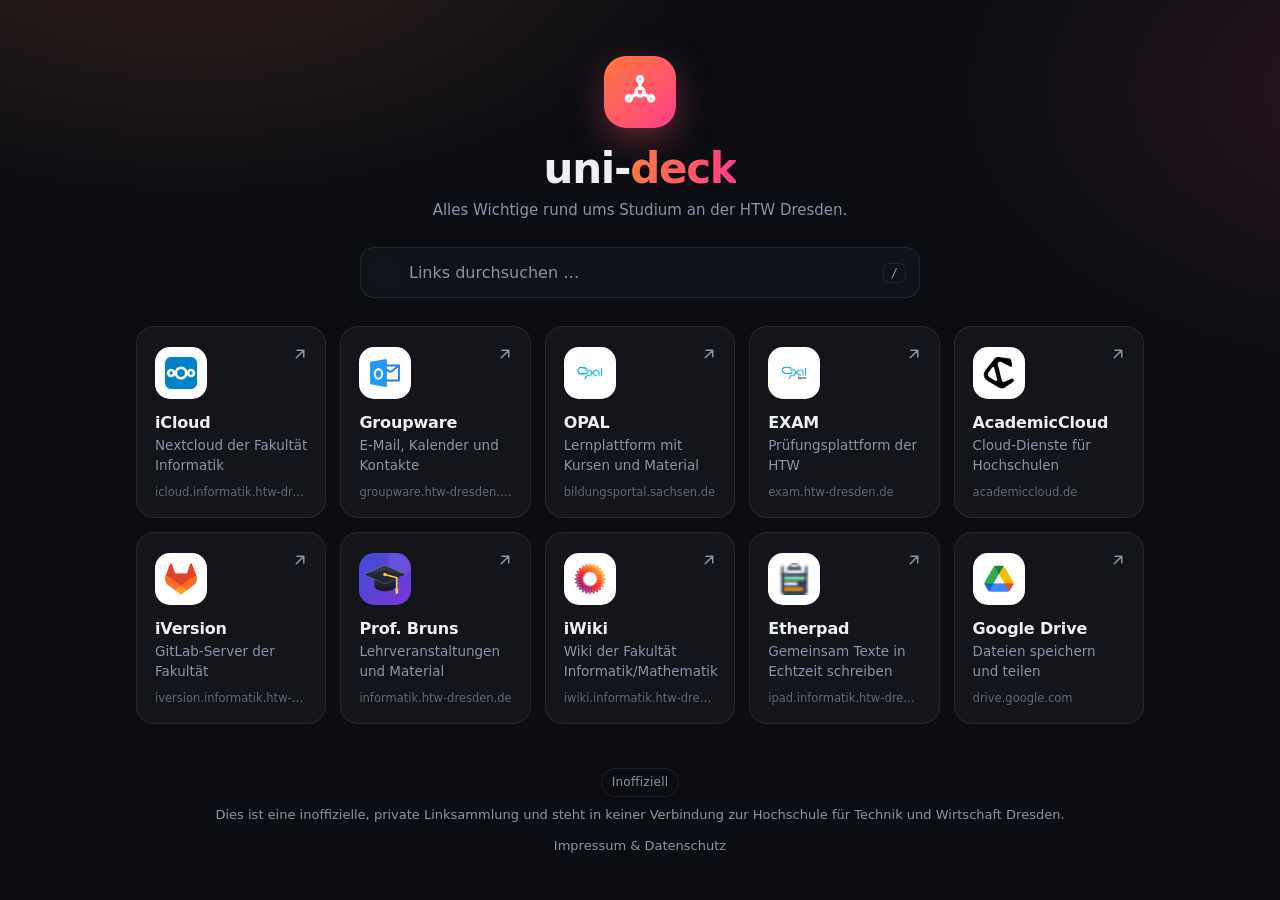
==== index.html @ f57d0152 "initial commit" ====
<!doctype html>
<html lang="de">
<head>
<meta charset="utf-8">
<meta name="viewport" content="width=device-width, initial-scale=1">
<title>uni-deck</title>
<meta name="description" content="Die wichtigsten Links rund ums Studium an der HTW Dresden – inoffiziell.">
<style>
  :root {
    --bg: #0b0d12;
    --card: rgba(255,255,255,0.035);
    --card-hover: rgba(255,255,255,0.07);
    --border: rgba(255,255,255,0.08);
    --border-hover: rgba(255,255,255,0.18);
    --text: #eef0f5;
    --muted: #8b92a5;
    --accent: #ff7a3d;
    --accent-2: #ff3d8b;
    --radius: 18px;
  }
  * { box-sizing: border-box; }
  html, body { margin: 0; }
  body {
    min-height: 100vh;
    background:
      radial-gradient(900px 500px at 15% -10%, rgba(255,122,61,0.16), transparent 60%),
      radial-gradient(800px 500px at 110% 10%, rgba(255,61,139,0.12), transparent 60%),
      var(--bg);
    color: var(--text);
    font-family: ui-sans-serif, system-ui, -apple-system, "Segoe UI", Roboto, "Helvetica Neue", Arial, sans-serif;
    -webkit-font-smoothing: antialiased;
  }
  .wrap { max-width: 1040px; margin: 0 auto; padding: 56px 16px 40px; }

  header { text-align: center; margin-bottom: 28px; }
  .logo {
    width: 72px; height: 72px; margin: 0 auto 16px; border-radius: 22px;
    display: grid; place-items: center;
    background: linear-gradient(135deg, var(--accent), var(--accent-2));
    box-shadow: 0 12px 40px -8px rgba(255,90,100,0.55);
  }
  .logo svg { width: 38px; height: 38px; }
  h1 { margin: 0; font-size: clamp(30px, 6vw, 42px); letter-spacing: -0.03em; font-weight: 800; }
  h1 span {
    background: linear-gradient(90deg, var(--accent), var(--accent-2));
    -webkit-background-clip: text; background-clip: text; color: transparent;
  }
  .tagline { margin: 8px 0 0; color: var(--muted); font-size: 15px; }

  .search { position: sticky; top: 12px; z-index: 5; max-width: 560px; margin: 0 auto 28px; }
  .search input {
    width: 100%; padding: 15px 52px 15px 48px; font: inherit; font-size: 16px;
    color: var(--text); background: rgba(17,20,27,0.85);
    backdrop-filter: blur(14px); -webkit-backdrop-filter: blur(14px);
    border: 1px solid var(--border); border-radius: 14px; outline: none;
    transition: border-color .2s, box-shadow .2s;
  }
  .search input::placeholder { color: var(--muted); }
  .search input:focus { border-color: rgba(255,122,61,0.6); box-shadow: 0 0 0 4px rgba(255,122,61,0.15); }
  .search .glass { position: absolute; left: 16px; top: 50%; transform: translateY(-50%); width: 18px; height: 18px; color: var(--muted); pointer-events: none; }
  .search kbd {
    position: absolute; right: 14px; top: 50%; transform: translateY(-50%);
    font: 12px ui-monospace, monospace; color: var(--muted);
    border: 1px solid var(--border); border-radius: 6px; padding: 2px 7px;
  }

  /* Raster / Matrix */
  ul {
    list-style: none; margin: 0; padding: 0;
    display: grid; gap: 14px;
    grid-template-columns: repeat(auto-fill, minmax(190px, 1fr));
  }
  .item[hidden] { display: none; }
  .item a {
    position: relative; height: 100%;
    display: flex; flex-direction: column; align-items: flex-start; gap: 14px;
    padding: 20px 18px 18px; text-decoration: none; color: inherit;
    background: var(--card); border: 1px solid var(--border); border-radius: var(--radius);
    transition: transform .18s ease, background .18s, border-color .18s, box-shadow .18s;
  }
  .item a:hover, .item a:focus-visible {
    background: var(--card-hover); border-color: var(--border-hover);
    transform: translateY(-3px); outline: none;
    box-shadow: 0 14px 34px -14px rgba(0,0,0,0.7);
  }
  .item a:hover .arrow, .item a:focus-visible .arrow { transform: translate(2px,-2px); color: var(--text); }

  .icon { position: relative; width: 52px; height: 52px; border-radius: 15px; overflow: hidden; flex: none; }
  .icon svg { display: block; width: 100%; height: 100%; }
  .icon img { position: absolute; inset: 0; margin: auto; width: 32px; height: 32px; object-fit: contain; opacity: 0; transition: opacity .25s; }
  .icon.has-fav::after { content: ""; position: absolute; inset: 0; background: #fff; }
  .icon.has-fav img { opacity: 1; z-index: 1; }
  .icon.has-fav > svg { visibility: hidden; }
  .icon.tile-dark.has-fav::after { background: #1b1f2a; box-shadow: inset 0 0 0 1px rgba(255,255,255,0.1); border-radius: inherit; }
  .icon.tile-full.has-fav::after { display: none; }
  .icon.tile-full img { width: 100%; height: 100%; }
  .icon.wide.has-fav { width: 52px; }
  .icon.wide img { width: calc(100% - 20px); height: calc(100% - 18px); }

  .text { min-width: 0; width: 100%; }
  .name { font-weight: 650; font-size: 16px; letter-spacing: -0.01em; }
  .desc { color: var(--muted); font-size: 13.5px; margin-top: 4px; line-height: 1.45; }
  .host { color: rgba(139,146,165,0.65); font-size: 11.5px; margin-top: 10px; white-space: nowrap; overflow: hidden; text-overflow: ellipsis; }
  .arrow { position: absolute; top: 18px; right: 16px; width: 18px; height: 18px; color: var(--muted); transition: transform .18s, color .18s; }

  mark { background: rgba(255,122,61,0.28); color: inherit; border-radius: 3px; padding: 0 1px; }

  .empty { display: none; text-align: center; color: var(--muted); padding: 32px 0; }
  .empty.show { display: block; }

  footer { margin-top: 44px; text-align: center; color: var(--muted); font-size: 13px; line-height: 1.6; }
  footer .badge {
    display: inline-block; margin-bottom: 8px; padding: 4px 10px; border-radius: 999px;
    border: 1px solid var(--border); font-size: 12px; letter-spacing: 0.02em;
  }

  footer .legal { margin-top: 10px; }
  footer .legal a { color: var(--muted); text-decoration: none; }
  footer .legal a:hover { color: var(--text); text-decoration: underline; }

  @media (prefers-reduced-motion: reduce) { * { transition: none !important; } }
  @media (max-width: 460px) {
    ul { grid-template-columns: repeat(2, minmax(0, 1fr)); gap: 10px; }
    .item a { padding: 16px 14px 14px; gap: 12px; }
    .icon { width: 44px; height: 44px; border-radius: 13px; }
    .host, .search kbd { display: none; }
  }
</style>
</head>
<body>
<div class="wrap">
  <header>
    <div class="logo" aria-hidden="true">
      <svg viewBox="0 0 24 24" fill="none" stroke="#fff" stroke-width="2.2" stroke-linecap="round" stroke-linejoin="round">
        <circle cx="12" cy="12" r="2.5"/><circle cx="12" cy="4" r="1.6"/><circle cx="19" cy="16" r="1.6"/><circle cx="5" cy="16" r="1.6"/>
        <path d="M12 9.5V5.6M14.2 13.2l3.4 2M9.8 13.2l-3.4 2"/>
      </svg>
    </div>
    <h1>uni-<span>deck</span></h1>
    <p class="tagline">Alles Wichtige rund ums Studium an der HTW Dresden.</p>
  </header>

  <div class="search">
    <svg class="glass" viewBox="0 0 24 24" fill="none" stroke="currentColor" stroke-width="2" stroke-linecap="round"><circle cx="11" cy="11" r="7"/><path d="m20 20-3.5-3.5"/></svg>
    <input id="q" type="search" placeholder="Links durchsuchen …" autocomplete="off" aria-label="Links durchsuchen">
    <kbd>/</kbd>
  </div>

  <ul id="list"></ul>
  <p class="empty" id="empty">Nichts gefunden. Probier einen anderen Begriff.</p>

  <footer>
    <div class="badge">Inoffiziell</div><br>
    Dies ist eine inoffizielle, private Linksammlung und steht in keiner Verbindung zur
    Hochschule für Technik und Wirtschaft Dresden.
    <nav class="legal"><a href="impressum.html">Impressum &amp; Datenschutz</a></nav>
  </footer>
</div>

<script>
/* ============================================================
   HIER DEINE LINKS EINTRAGEN
   id    = Kurzname, bestimmt die Ersatz-Icon-Datei icons/ersatz/<id>.svg
   name  = Anzeigename
   url   = Ziel-Link
   desc  = Kurzbeschreibung
   logo  = (optional) Pfad zur lokalen Bilddatei im Ordner icons/
   tile  = (optional) "light" (weißes Feld, Standard), "dark" (für helle/weiße Logos)
           oder "full" (Bild füllt das ganze Feld, z. B. eigene SVG-Icons)
   wide  = (optional) true für breite Schriftzug-Logos
   Reihenfolge: Logo → Ersatz-Icon-Datei → im Browser erzeugtes Icon.
   ============================================================ */
const LINKS = [
  { id: "icloud",        name: "iCloud",        url: "https://icloud.informatik.htw-dresden.de/nextcloud/", desc: "Nextcloud der Fakultät Informatik",
    logo: "icons/icloud.png" },
  { id: "groupware",     name: "Groupware",     url: "https://groupware.htw-dresden.de",                     desc: "E-Mail, Kalender und Kontakte",
    logo: "icons/groupware.svg" },
  { id: "opal",          name: "OPAL",          url: "https://bildungsportal.sachsen.de/opal",               desc: "Lernplattform mit Kursen und Material",
    logo: "icons/opal.png", wide: true },
  { id: "exam",          name: "EXAM",          url: "https://exam.htw-dresden.de/opal",                     desc: "Prüfungsplattform der HTW",
    logo: "icons/exam.png", wide: true },
  { id: "academiccloud", name: "AcademicCloud", url: "https://academiccloud.de",                             desc: "Cloud-Dienste für Hochschulen",
    logo: "icons/academiccloud.ico" },
  { id: "iversion",      name: "iVersion",      url: "https://iversion.informatik.htw-dresden.de",           desc: "GitLab-Server der Fakultät",
    logo: "icons/iversion.ico" },
  { id: "bruns",         name: "Prof. Bruns",   url: "https://www.informatik.htw-dresden.de/~bruns/",        desc: "Lehrveranstaltungen und Material",
    logo: "icons/bruns.svg", tile: "full" },
  { id: "iwiki",         name: "iWiki",         url: "https://iwiki.informatik.htw-dresden.de/wiki/",        desc: "Wiki der Fakultät Informatik/Mathematik",
    logo: "icons/iwiki.svg" },
  { id: "etherpad",      name: "Etherpad",      url: "https://ipad.informatik.htw-dresden.de",               desc: "Gemeinsam Texte in Echtzeit schreiben",
    logo: "icons/etherpad.ico" },
  { id: "gdrive",        name: "Google Drive",  url: "https://drive.google.com",                             desc: "Dateien speichern und teilen",
    logo: "icons/gdrive.png" },
];

/* "logos"  = echte Logos anzeigen (fehlende werden durch Ersatz-Icons ersetzt)
   "ersatz" = überall die einheitlichen Ersatz-Icons, ganz ohne fremde Logos */
const ICON_MODE = "logos";

/* ---------- ab hier nichts ändern nötig ---------- */

const esc = s => String(s).replace(/[&<>"']/g, c => ({ "&":"&amp;","<":"&lt;",">":"&gt;",'"':"&quot;","'":"&#39;" }[c]));

function hostOf(url) {
  try { return new URL(url).hostname.replace(/^www\./, ""); } catch { return url; }
}

function hash(str) {
  let h = 2166136261;
  for (let i = 0; i < str.length; i++) { h ^= str.charCodeAt(i); h = Math.imul(h, 16777619); }
  return h >>> 0;
}

/* Erzeugt aus der URL ein eindeutiges Vektor-Icon: Farbverlauf + Muster + Initialen */
function makeIcon(name, url) {
  const hex = (hue, s, l) => {                       // HSL → #rrggbb (funktioniert in jedem Bildbetrachter)
    s /= 100; l /= 100;
    const f = n => { const k = (n + hue / 30) % 12, a = s * Math.min(l, 1 - l);
      return Math.round(255 * (l - a * Math.max(-1, Math.min(k - 3, 9 - k, 1)))).toString(16).padStart(2, "0"); };
    return "#" + f(0) + f(8) + f(4);
  };
  const h = hash(url);
  let hue1 = h % 245; if (hue1 >= 35) hue1 += 115;   // Gelb/Grün auslassen: zu wenig Kontrast zu weißer Schrift
  const hue2 = (hue1 + 25 + (h >> 9) % 35) % 360;
  const c1 = hex(hue1, 72, 50), c2 = hex(hue2, 70, 38);
  const words = name.replace(/[^\p{L}\p{N}\s]/gu, "").trim().split(/\s+/);
  const initials = (words.length > 1 ? words[0][0] + words[1][0] : words[0].slice(0, 2)).toUpperCase();
  const id = "g" + h;
  const pattern = (h >> 3) % 3;
  let deco = "";
  if (pattern === 0) deco = `<circle cx="40" cy="8" r="14" fill="#fff" opacity=".12"/><circle cx="6" cy="44" r="10" fill="#fff" opacity=".08"/>`;
  if (pattern === 1) deco = `<path d="M0 34 L48 14 L48 48 L0 48Z" fill="#fff" opacity=".1"/>`;
  if (pattern === 2) deco = `<rect x="26" y="-8" width="30" height="30" rx="8" transform="rotate(25 41 7)" fill="#fff" opacity=".12"/>`;
  return `<svg viewBox="0 0 48 48" xmlns="http://www.w3.org/2000/svg" aria-hidden="true">
    <defs><linearGradient id="${id}" x1="0" y1="0" x2="1" y2="1">
      <stop offset="0" stop-color="${c1}"/><stop offset="1" stop-color="${c2}"/>
    </linearGradient></defs>
    <rect width="48" height="48" fill="url(#${id})"/>${deco}
    <text x="24" y="25" text-anchor="middle" dominant-baseline="middle" fill="#fff"
      font-family="system-ui, sans-serif" font-size="17" font-weight="700" letter-spacing="-0.5">${esc(initials)}</text>
  </svg>`;
}

const arrow = `<svg class="arrow" viewBox="0 0 24 24" fill="none" stroke="currentColor" stroke-width="2" stroke-linecap="round" stroke-linejoin="round"><path d="M7 17 17 7M8 7h9v9"/></svg>`;

const list = document.getElementById("list");
list.innerHTML = LINKS.map((l, i) => {
  return `<li class="item" data-i="${i}">
    <a href="${esc(l.url)}" target="_blank" rel="noopener">
      <span class="icon">${makeIcon(l.name, l.url)}<img alt="" decoding="async"></span>
      ${arrow}
      <span class="text">
        <div class="name">${esc(l.name)}</div>
        <div class="desc">${esc(l.desc || "")}</div>
        <div class="host">${esc(hostOf(l.url))}</div>
      </span>
    </a>
  </li>`;
}).join("");

/* Bildquellen der Reihe nach probieren: Logo → Ersatz-Icon-Datei → erzeugtes Icon bleibt sichtbar */
list.querySelectorAll(".item").forEach(li => {
  const l = LINKS[li.dataset.i];
  const box = li.querySelector(".icon");
  const img = box.querySelector("img");
  const queue = [];
  if (ICON_MODE !== "ersatz" && l.logo) queue.push({ src: l.logo, tile: l.tile || "light", wide: !!l.wide });
  if (l.id) queue.push({ src: `icons/ersatz/${l.id}.svg`, tile: "full", wide: false });
  let cur = null;
  const next = () => {
    cur = queue.shift();
    if (cur) img.src = cur.src; else img.remove();
  };
  img.addEventListener("load", () => {
    if (!img.naturalWidth && !/\.svg$/i.test(cur.src)) return next();   // SVGs ohne Größenangabe melden teils 0
    box.classList.add("has-fav", "tile-" + cur.tile);
    if (cur.wide) box.classList.add("wide");
  });
  img.addEventListener("error", next);
  next();
});

/* Suche */
const q = document.getElementById("q");
const empty = document.getElementById("empty");
const items = [...list.children];
function highlight(text, term) {
  if (!term) return esc(text);
  const i = text.toLowerCase().indexOf(term);
  if (i < 0) return esc(text);
  return esc(text.slice(0, i)) + "<mark>" + esc(text.slice(i, i + term.length)) + "</mark>" + esc(text.slice(i + term.length));
}
q.addEventListener("input", () => {
  const term = q.value.trim().toLowerCase();
  let shown = 0;
  items.forEach(li => {
    const l = LINKS[li.dataset.i];
    const hay = (l.name + " " + (l.desc || "") + " " + l.url).toLowerCase();
    const match = !term || hay.includes(term);
    li.hidden = !match;
    if (match) {
      shown++;
      li.querySelector(".name").innerHTML = highlight(l.name, term);
      li.querySelector(".desc").innerHTML = highlight(l.desc || "", term);
    }
  });
  empty.classList.toggle("show", shown === 0);
});
document.addEventListener("keydown", e => {
  if (e.key === "/" && document.activeElement !== q) { e.preventDefault(); q.focus(); }
  if (e.key === "Escape" && document.activeElement === q) { q.value = ""; q.dispatchEvent(new Event("input")); q.blur(); }
});
</script>
</body>
</html>
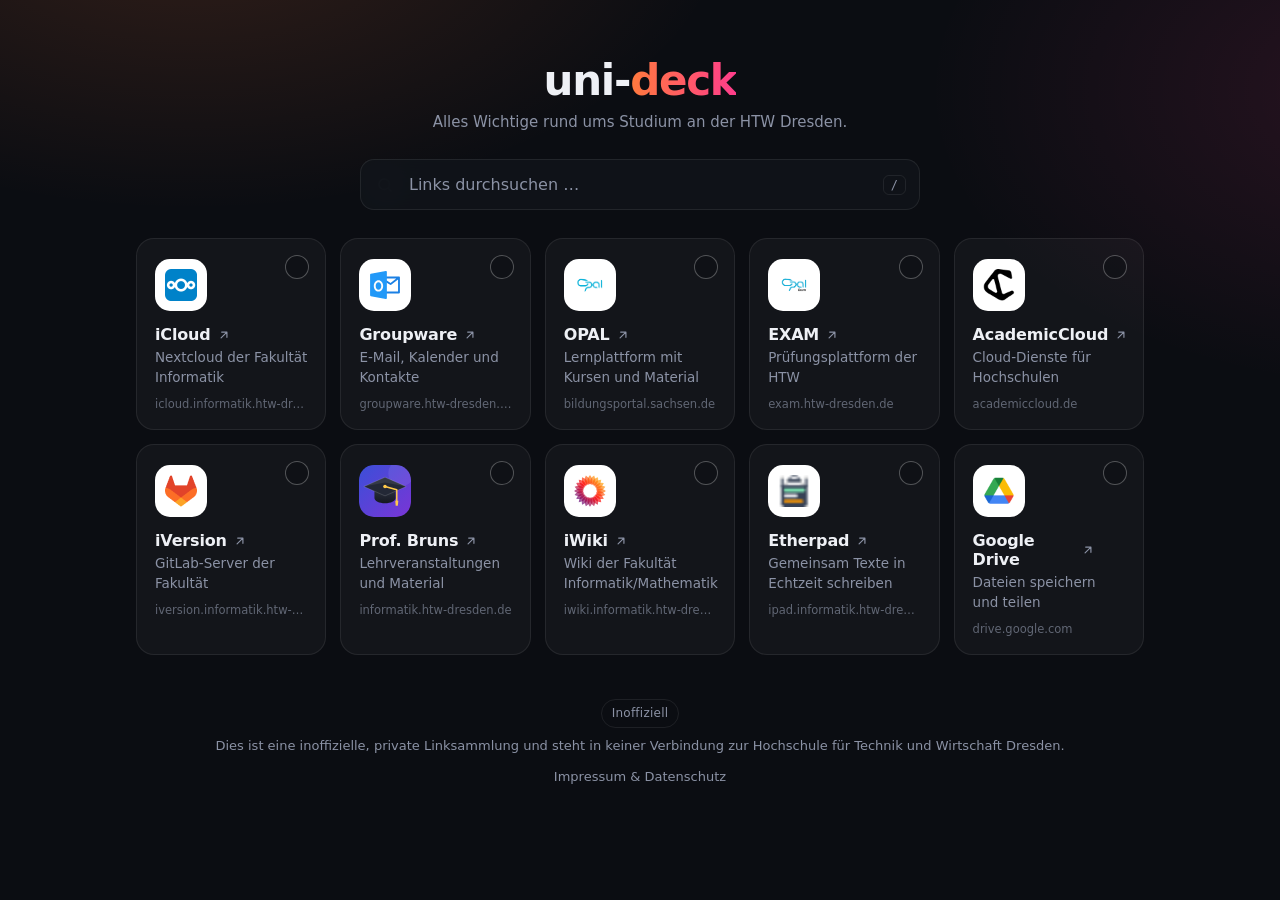
==== commit f469a79d: "Update index.html added selectoin possibility and multi-opening button" ====
--- a/index.html
+++ b/index.html
@@ -5,6 +5,9 @@
 <meta name="viewport" content="width=device-width, initial-scale=1">
 <title>uni-deck</title>
 <meta name="description" content="Die wichtigsten Links rund ums Studium an der HTW Dresden – inoffiziell.">
+<link rel="icon" href="favicon.svg" type="image/svg+xml">
+<link rel="icon" href="favicon.png" type="image/png" sizes="180x180">
+<link rel="apple-touch-icon" href="favicon.png">
 <style>
   :root {
     --bg: #0b0d12;
@@ -33,13 +36,6 @@
   .wrap { max-width: 1040px; margin: 0 auto; padding: 56px 16px 40px; }
 
   header { text-align: center; margin-bottom: 28px; }
-  .logo {
-    width: 72px; height: 72px; margin: 0 auto 16px; border-radius: 22px;
-    display: grid; place-items: center;
-    background: linear-gradient(135deg, var(--accent), var(--accent-2));
-    box-shadow: 0 12px 40px -8px rgba(255,90,100,0.55);
-  }
-  .logo svg { width: 38px; height: 38px; }
   h1 { margin: 0; font-size: clamp(30px, 6vw, 42px); letter-spacing: -0.03em; font-weight: 800; }
   h1 span {
     background: linear-gradient(90deg, var(--accent), var(--accent-2));
@@ -70,20 +66,29 @@
     display: grid; gap: 14px;
     grid-template-columns: repeat(auto-fill, minmax(190px, 1fr));
   }
+  /* Die ganze Kachel markiert, nur Icon + Titel (.open) öffnen den Link */
+  .item {
+    position: relative; cursor: pointer; user-select: none; -webkit-user-select: none;
+    padding: 20px 18px 18px;
+    background: var(--card); border: 1px solid var(--border); border-radius: var(--radius);
+    transition: background .18s, border-color .18s, box-shadow .18s;
+    -webkit-tap-highlight-color: transparent;
+  }
   .item[hidden] { display: none; }
-  .item a {
-    position: relative; height: 100%;
-    display: flex; flex-direction: column; align-items: flex-start; gap: 14px;
-    padding: 20px 18px 18px; text-decoration: none; color: inherit;
-    background: var(--card); border: 1px solid var(--border); border-radius: var(--radius);
-    transition: transform .18s ease, background .18s, border-color .18s, box-shadow .18s;
-  }
-  .item a:hover, .item a:focus-visible {
-    background: var(--card-hover); border-color: var(--border-hover);
-    transform: translateY(-3px); outline: none;
-    box-shadow: 0 14px 34px -14px rgba(0,0,0,0.7);
-  }
-  .item a:hover .arrow, .item a:focus-visible .arrow { transform: translate(2px,-2px); color: var(--text); }
+  .item:hover { background: var(--card-hover); border-color: var(--border-hover); }
+
+  .open {
+    display: inline-flex; flex-direction: column; align-items: flex-start; gap: 14px;
+    max-width: calc(100% - 30px); text-decoration: none; color: inherit; border-radius: 10px;
+    pointer-events: none;            /* nur Icon und Titel selbst sind klickbar, nicht die Leerfläche dazwischen */
+  }
+  .open > * { pointer-events: auto; }
+  .open:focus-visible { outline: 2px solid var(--accent); outline-offset: 4px; }
+  .open .icon { transition: transform .18s ease, box-shadow .18s; }
+  .open:hover .icon, .open:focus-visible .icon { transform: translateY(-3px); box-shadow: 0 10px 22px -10px rgba(0,0,0,0.9); }
+  .open .name { display: inline-flex; align-items: center; gap: 6px; }
+  .open:hover .name span, .open:focus-visible .name span { text-decoration: underline; text-underline-offset: 3px; text-decoration-color: rgba(255,255,255,0.4); }
+  .open:hover .arrow, .open:focus-visible .arrow { transform: translate(2px,-2px); color: var(--text); }
 
   .icon { position: relative; width: 52px; height: 52px; border-radius: 15px; overflow: hidden; flex: none; }
   .icon svg { display: block; width: 100%; height: 100%; }
@@ -97,11 +102,59 @@
   .icon.wide.has-fav { width: 52px; }
   .icon.wide img { width: calc(100% - 20px); height: calc(100% - 18px); }
 
-  .text { min-width: 0; width: 100%; }
+  .name { margin-top: 14px; }
+  .open .name { margin-top: 0; }
   .name { font-weight: 650; font-size: 16px; letter-spacing: -0.01em; }
   .desc { color: var(--muted); font-size: 13.5px; margin-top: 4px; line-height: 1.45; }
   .host { color: rgba(139,146,165,0.65); font-size: 11.5px; margin-top: 10px; white-space: nowrap; overflow: hidden; text-overflow: ellipsis; }
-  .arrow { position: absolute; top: 18px; right: 16px; width: 18px; height: 18px; color: var(--muted); transition: transform .18s, color .18s; }
+  .arrow { flex: none; width: 14px; height: 14px; color: var(--muted); transition: transform .18s, color .18s; }
+
+  /* Markieren */
+  .pick {
+    position: absolute; top: 10px; right: 10px; z-index: 2;
+    width: 36px; height: 36px; padding: 0; border: 0; background: none; cursor: pointer;
+    display: grid; place-items: center; border-radius: 50%;
+  }
+  .pick span {
+    width: 24px; height: 24px; border-radius: 50%; display: grid; place-items: center;
+    border: 1.5px solid rgba(255,255,255,0.28); background: rgba(11,13,18,0.4);
+    transition: background .15s, border-color .15s, transform .15s;
+  }
+  .pick svg { width: 14px; height: 14px; opacity: 0; transition: opacity .15s; }
+  .item:hover .pick span { border-color: rgba(255,255,255,0.6); }
+  .pick:focus-visible { outline: 2px solid var(--accent); outline-offset: -2px; }
+  .item.picked .pick span { background: linear-gradient(135deg, var(--accent), var(--accent-2)); border-color: transparent; transform: scale(1.05); }
+  .item.picked .pick svg { opacity: 1; }
+  .item.picked { border-color: rgba(255,122,61,0.7); box-shadow: 0 0 0 1px rgba(255,122,61,0.35) inset; background: rgba(255,122,61,0.06); }
+
+  .bar {
+    position: fixed; left: 50%; bottom: 16px; z-index: 10;
+    transform: translate(-50%, 140%); opacity: 0; pointer-events: none;
+    width: min(560px, calc(100% - 32px));
+    display: flex; align-items: center; gap: 10px; padding: 10px 10px 10px 18px;
+    background: rgba(17,20,27,0.92); backdrop-filter: blur(14px); -webkit-backdrop-filter: blur(14px);
+    border: 1px solid var(--border-hover); border-radius: 16px;
+    box-shadow: 0 18px 40px -12px rgba(0,0,0,0.8);
+    transition: transform .25s ease, opacity .25s;
+  }
+  .bar.show { transform: translate(-50%, 0); opacity: 1; pointer-events: auto; }
+  .bar .count { flex: 1; font-size: 14px; color: var(--muted); }
+  .bar .count b { color: var(--text); }
+  .bar button {
+    font: inherit; font-size: 14px; border-radius: 11px; padding: 10px 14px; cursor: pointer; white-space: nowrap;
+    border: 1px solid var(--border); background: transparent; color: var(--text);
+  }
+  .bar button:hover { border-color: var(--border-hover); }
+  .bar .open-all { border: 0; font-weight: 650; color: #fff; background: linear-gradient(135deg, var(--accent), var(--accent-2)); }
+  .bar .open-all:hover { filter: brightness(1.08); }
+  .hint {
+    position: fixed; left: 50%; bottom: 84px; z-index: 10; transform: translateX(-50%);
+    width: min(560px, calc(100% - 32px)); padding: 12px 16px; border-radius: 12px;
+    background: #2a1a12; border: 1px solid rgba(255,122,61,0.5); color: #ffd9c4; font-size: 13.5px; line-height: 1.45;
+    cursor: pointer;
+  }
+  .hint[hidden] { display: none; }
+  body.has-bar .wrap { padding-bottom: 110px; }
 
   mark { background: rgba(255,122,61,0.28); color: inherit; border-radius: 3px; padding: 0 1px; }
 
@@ -121,21 +174,20 @@
   @media (prefers-reduced-motion: reduce) { * { transition: none !important; } }
   @media (max-width: 460px) {
     ul { grid-template-columns: repeat(2, minmax(0, 1fr)); gap: 10px; }
-    .item a { padding: 16px 14px 14px; gap: 12px; }
+    .item { padding: 16px 14px 14px; }
+    .open { gap: 12px; }
     .icon { width: 44px; height: 44px; border-radius: 13px; }
     .host, .search kbd { display: none; }
+    .pick { top: 6px; right: 6px; }
+    .bar { padding-left: 14px; gap: 6px; }
+    .bar .clear { padding: 10px; }
+    .bar .clear .label { display: none; }
   }
 </style>
 </head>
 <body>
 <div class="wrap">
   <header>
-    <div class="logo" aria-hidden="true">
-      <svg viewBox="0 0 24 24" fill="none" stroke="#fff" stroke-width="2.2" stroke-linecap="round" stroke-linejoin="round">
-        <circle cx="12" cy="12" r="2.5"/><circle cx="12" cy="4" r="1.6"/><circle cx="19" cy="16" r="1.6"/><circle cx="5" cy="16" r="1.6"/>
-        <path d="M12 9.5V5.6M14.2 13.2l3.4 2M9.8 13.2l-3.4 2"/>
-      </svg>
-    </div>
     <h1>uni-<span>deck</span></h1>
     <p class="tagline">Alles Wichtige rund ums Studium an der HTW Dresden.</p>
   </header>
@@ -155,6 +207,13 @@
     Hochschule für Technik und Wirtschaft Dresden.
     <nav class="legal"><a href="impressum.html">Impressum &amp; Datenschutz</a></nav>
   </footer>
+</div>
+
+<p class="hint" id="hint" role="status" hidden></p>
+<div class="bar" id="bar" role="region" aria-label="Markierte Links">
+  <span class="count" id="count"></span>
+  <button type="button" class="clear" id="clear" aria-label="Auswahl aufheben">✕<span class="label"> Auswahl aufheben</span></button>
+  <button type="button" class="open-all" id="openAll">Alle markierten öffnen</button>
 </div>
 
 <script>
@@ -246,15 +305,15 @@
 const list = document.getElementById("list");
 list.innerHTML = LINKS.map((l, i) => {
   return `<li class="item" data-i="${i}">
-    <a href="${esc(l.url)}" target="_blank" rel="noopener">
+    <button type="button" class="pick" role="checkbox" aria-checked="false" aria-label="${esc(l.name)} markieren" title="Markieren">
+      <span><svg viewBox="0 0 24 24" fill="none" stroke="#fff" stroke-width="3.2" stroke-linecap="round" stroke-linejoin="round"><path d="m5 12.5 4.5 4.5L19 7.5"/></svg></span>
+    </button>
+    <a class="open" href="${esc(l.url)}" target="_blank" rel="noopener" title="${esc(l.name)} öffnen">
       <span class="icon">${makeIcon(l.name, l.url)}<img alt="" decoding="async"></span>
-      ${arrow}
-      <span class="text">
-        <div class="name">${esc(l.name)}</div>
-        <div class="desc">${esc(l.desc || "")}</div>
-        <div class="host">${esc(hostOf(l.url))}</div>
-      </span>
+      <span class="name"><span>${esc(l.name)}</span>${arrow}</span>
     </a>
+    <div class="desc">${esc(l.desc || "")}</div>
+    <div class="host">${esc(hostOf(l.url))}</div>
   </li>`;
 }).join("");
 
@@ -300,12 +359,65 @@
     li.hidden = !match;
     if (match) {
       shown++;
-      li.querySelector(".name").innerHTML = highlight(l.name, term);
+      li.querySelector(".name > span").innerHTML = highlight(l.name, term);
       li.querySelector(".desc").innerHTML = highlight(l.desc || "", term);
     }
   });
   empty.classList.toggle("show", shown === 0);
 });
+/* Markieren und gesammelt öffnen; die Auswahl wird im Browser gemerkt */
+const STORE_KEY = "uni-deck:markiert";
+const keyOf = l => l.id || l.url;
+const bar = document.getElementById("bar");
+const hint = document.getElementById("hint");
+let picked = new Set();
+try { picked = new Set(JSON.parse(localStorage.getItem(STORE_KEY)) || []); } catch {}
+
+function render() {
+  let n = 0;
+  items.forEach(li => {
+    const on = picked.has(keyOf(LINKS[li.dataset.i]));
+    if (on) n++;
+    li.classList.toggle("picked", on);
+    li.querySelector(".pick").setAttribute("aria-checked", on);
+  });
+  document.getElementById("count").innerHTML = `<b>${n}</b> markiert`;
+  bar.classList.toggle("show", n > 0);
+  document.body.classList.toggle("has-bar", n > 0);
+  if (!n) hint.hidden = true;
+  try { localStorage.setItem(STORE_KEY, JSON.stringify([...picked])); } catch {}
+}
+
+/* Klick irgendwo auf die Kachel markiert – außer auf Icon/Titel, die den Link öffnen */
+list.addEventListener("click", e => {
+  if (e.target.closest(".open")) return;
+  const li = e.target.closest(".item");
+  if (!li) return;
+  const k = keyOf(LINKS[li.dataset.i]);
+  picked.has(k) ? picked.delete(k) : picked.add(k);
+  render();
+});
+
+document.getElementById("clear").addEventListener("click", () => { picked.clear(); render(); });
+hint.addEventListener("click", () => { hint.hidden = true; });
+
+document.getElementById("openAll").addEventListener("click", () => {
+  const urls = LINKS.filter(l => picked.has(keyOf(l))).map(l => l.url);
+  let blocked = 0;
+  urls.forEach(url => {
+    const w = window.open(url, "_blank");
+    if (w) { try { w.opener = null; } catch {} } else blocked++;
+  });
+  if (blocked) {
+    hint.textContent = `Dein Browser hat ${blocked} von ${urls.length} Tabs blockiert. Erlaube Pop-ups für diese Seite ` +
+      `(meist über das Symbol rechts in der Adresszeile) und klicke dann noch einmal auf „Alle markierten öffnen“. ` +
+      `(Antippen zum Schließen)`;
+    hint.hidden = false;
+  } else hint.hidden = true;
+});
+
+render();
+
 document.addEventListener("keydown", e => {
   if (e.key === "/" && document.activeElement !== q) { e.preventDefault(); q.focus(); }
   if (e.key === "Escape" && document.activeElement === q) { q.value = ""; q.dispatchEvent(new Event("input")); q.blur(); }
